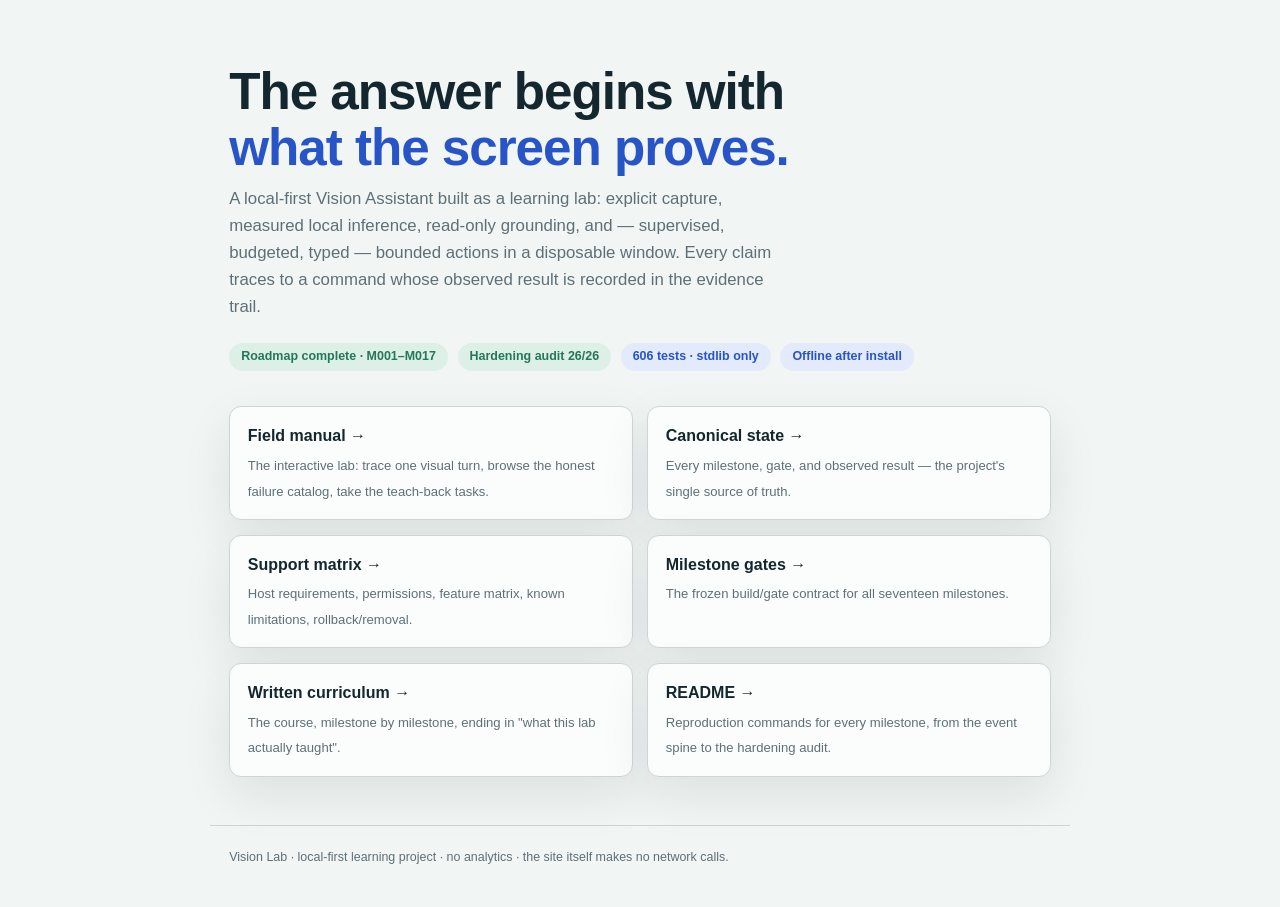
==== index.html @ 78eb751b "m021 phase 1: read-only live Hacker News transfer harness FROZEN (answer mode; scroll/wait/finish_an" ====
<!DOCTYPE html>
<html lang="en">
<head>
  <meta charset="utf-8">
  <meta name="viewport" content="width=device-width, initial-scale=1">
  <title>Vision Assistant — a local-first learning lab</title>
  <style>
    :root { --paper: #f1f5f4; --surface: #fbfdfc; --ink: #14272e; --muted: #5e7076;
      --line: #cbd6d5; --blue: #2754c7; --blue-soft: #e3eafb; --green: #25765a;
      --green-soft: #dcf0e8; --shadow: 0 18px 50px rgba(20, 39, 46, .09); }
    * { box-sizing: border-box; }
    body { margin: 0; color: var(--ink); background: var(--paper);
      font: 16px/1.6 -apple-system, BlinkMacSystemFont, "Segoe UI", sans-serif; }
    main { max-width: 860px; margin: 0 auto; padding: 4rem 1.2rem 3rem; }
    h1 { font-size: clamp(2.2rem, 6vw, 3.2rem); line-height: 1.1; letter-spacing: -.02em; margin: 0 0 .6rem; }
    h1 em { color: var(--blue); font-style: normal; }
    .lede { color: var(--muted); font-size: 1.05rem; max-width: 60ch; margin: 0 0 1.4rem; }
    .strip { display: flex; flex-wrap: wrap; gap: .6rem; margin: 0 0 2.2rem; }
    .chip { background: var(--green-soft); color: var(--green); border-radius: 999px;
      padding: .25rem .75rem; font-size: .78rem; font-weight: 600; }
    .chip.blue { background: var(--blue-soft); color: var(--blue); }
    .grid { display: grid; gap: .9rem; grid-template-columns: repeat(2, 1fr); }
    a.card { display: block; background: var(--surface); border: 1px solid var(--line);
      border-radius: 12px; padding: 1rem 1.1rem; text-decoration: none; color: var(--ink);
      box-shadow: var(--shadow); }
    a.card:hover { border-color: var(--blue); }
    .card strong { display: block; font-size: 1rem; margin-bottom: .2rem; }
    .card span { color: var(--muted); font-size: .82rem; }
    footer { max-width: 860px; margin: 0 auto; padding: 1.4rem 1.2rem 2.4rem;
      color: var(--muted); font-size: .78rem; border-top: 1px solid var(--line); }
    @media (max-width: 620px) { .grid { grid-template-columns: 1fr; } }
  </style>
</head>
<body>
  <main>
    <h1>The answer begins with<br><em>what the screen proves.</em></h1>
    <p class="lede">A local-first Vision Assistant built as a learning lab: explicit capture,
      measured local inference, read-only grounding, and — supervised, budgeted, typed —
      bounded actions in a disposable window. Every claim traces to a command whose
      observed result is recorded in the evidence trail.</p>
    <div class="strip">
      <span class="chip">Roadmap complete · M001–M017</span>
      <span class="chip">Hardening audit 26/26</span>
      <span class="chip blue">606 tests · stdlib only</span>
      <span class="chip blue">Offline after install</span>
    </div>
    <div class="grid">
      <a class="card" href="learning/"><strong>Field manual →</strong><span>The interactive lab:
        trace one visual turn, browse the honest failure catalog, take the teach-back tasks.</span></a>
      <a class="card" href="VISION_STATE.md"><strong>Canonical state →</strong><span>Every
        milestone, gate, and observed result — the project's single source of truth.</span></a>
      <a class="card" href="docs/SUPPORT.md"><strong>Support matrix →</strong><span>Host
        requirements, permissions, feature matrix, known limitations, rollback/removal.</span></a>
      <a class="card" href="docs/MILESTONES.md"><strong>Milestone gates →</strong><span>The
        frozen build/gate contract for all seventeen milestones.</span></a>
      <a class="card" href="learning/CURRICULUM.md"><strong>Written curriculum →</strong><span>The
        course, milestone by milestone, ending in "what this lab actually taught".</span></a>
      <a class="card" href="README.md"><strong>README →</strong><span>Reproduction
        commands for every milestone, from the event spine to the hardening audit.</span></a>
    </div>
  </main>
  <footer>Vision Lab · local-first learning project · no analytics · the site itself makes no network calls.</footer>
</body>
</html>
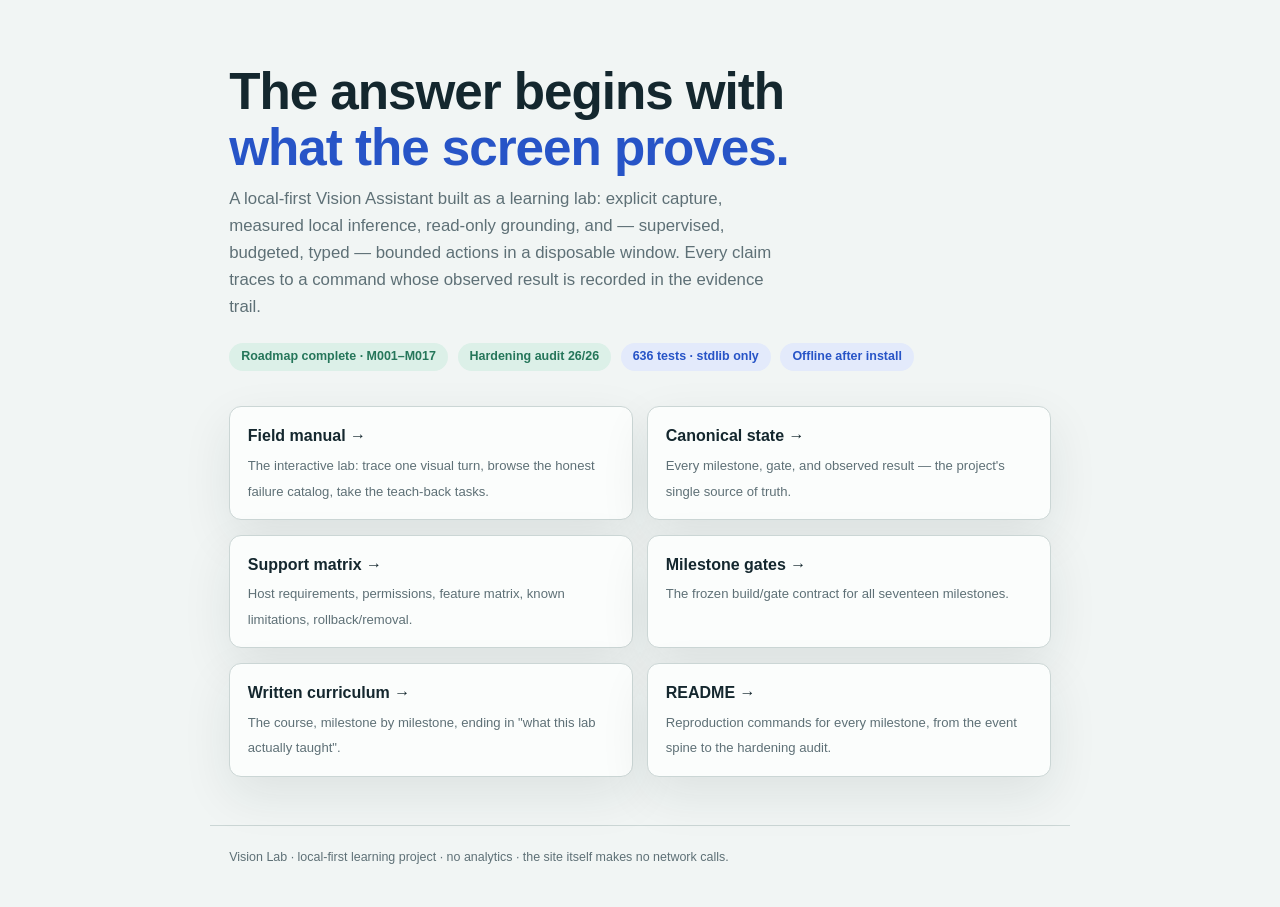
==== commit 51b59f32: "m022 phase 1: multi-viewport evidence accumulation harness FROZEN (trusted 70% traversal, ≤8 viewpor" ====
--- a/index.html
+++ b/index.html
@@ -41,7 +41,7 @@
     <div class="strip">
       <span class="chip">Roadmap complete · M001–M017</span>
       <span class="chip">Hardening audit 26/26</span>
-      <span class="chip blue">606 tests · stdlib only</span>
+      <span class="chip blue">636 tests · stdlib only</span>
       <span class="chip blue">Offline after install</span>
     </div>
     <div class="grid">
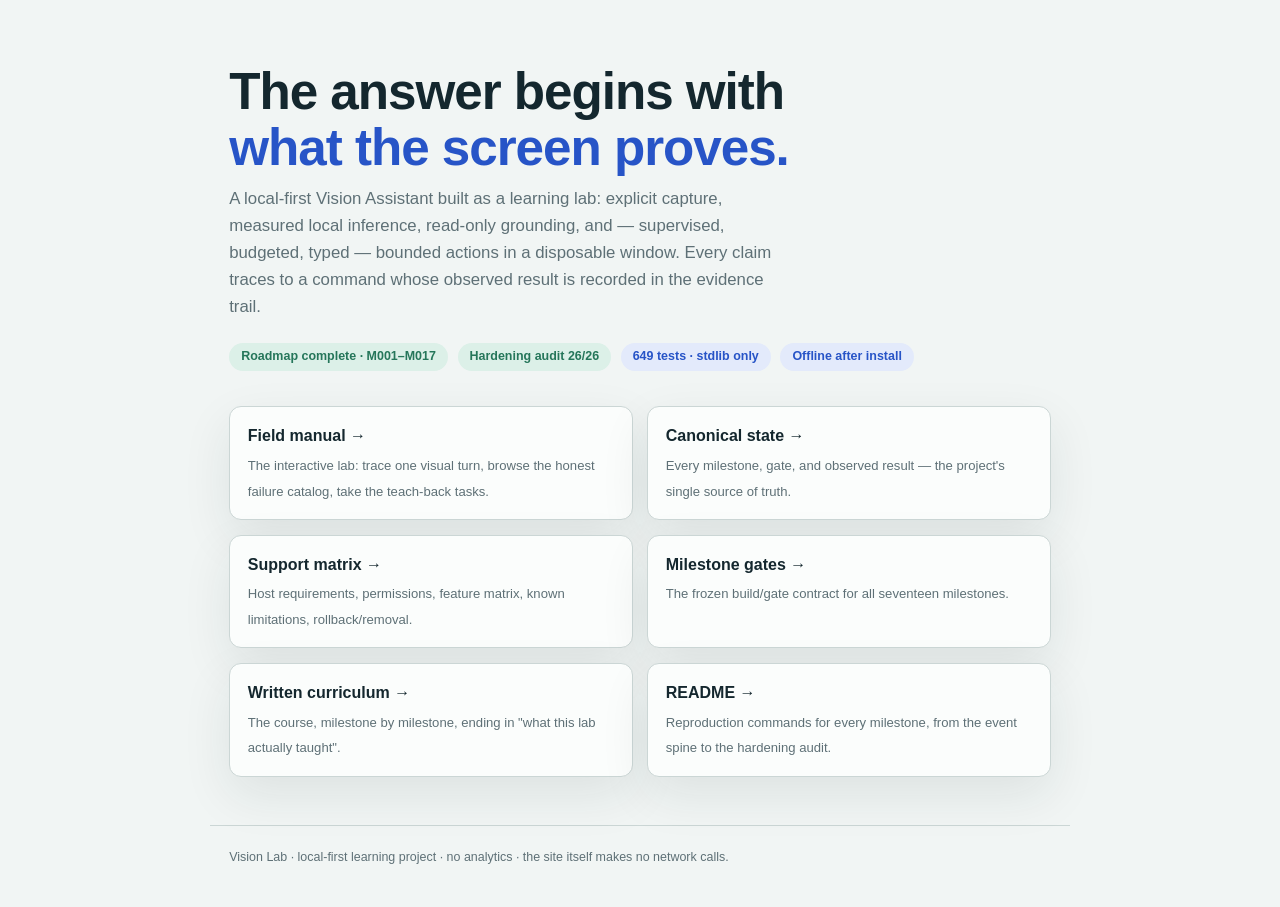
==== commit ece1a94c: "m022 dev set: five long-page scan tasks frozen for the development smoke (unique-title deterministic" ====
--- a/index.html
+++ b/index.html
@@ -41,7 +41,7 @@
     <div class="strip">
       <span class="chip">Roadmap complete · M001–M017</span>
       <span class="chip">Hardening audit 26/26</span>
-      <span class="chip blue">636 tests · stdlib only</span>
+      <span class="chip blue">649 tests · stdlib only</span>
       <span class="chip blue">Offline after install</span>
     </div>
     <div class="grid">
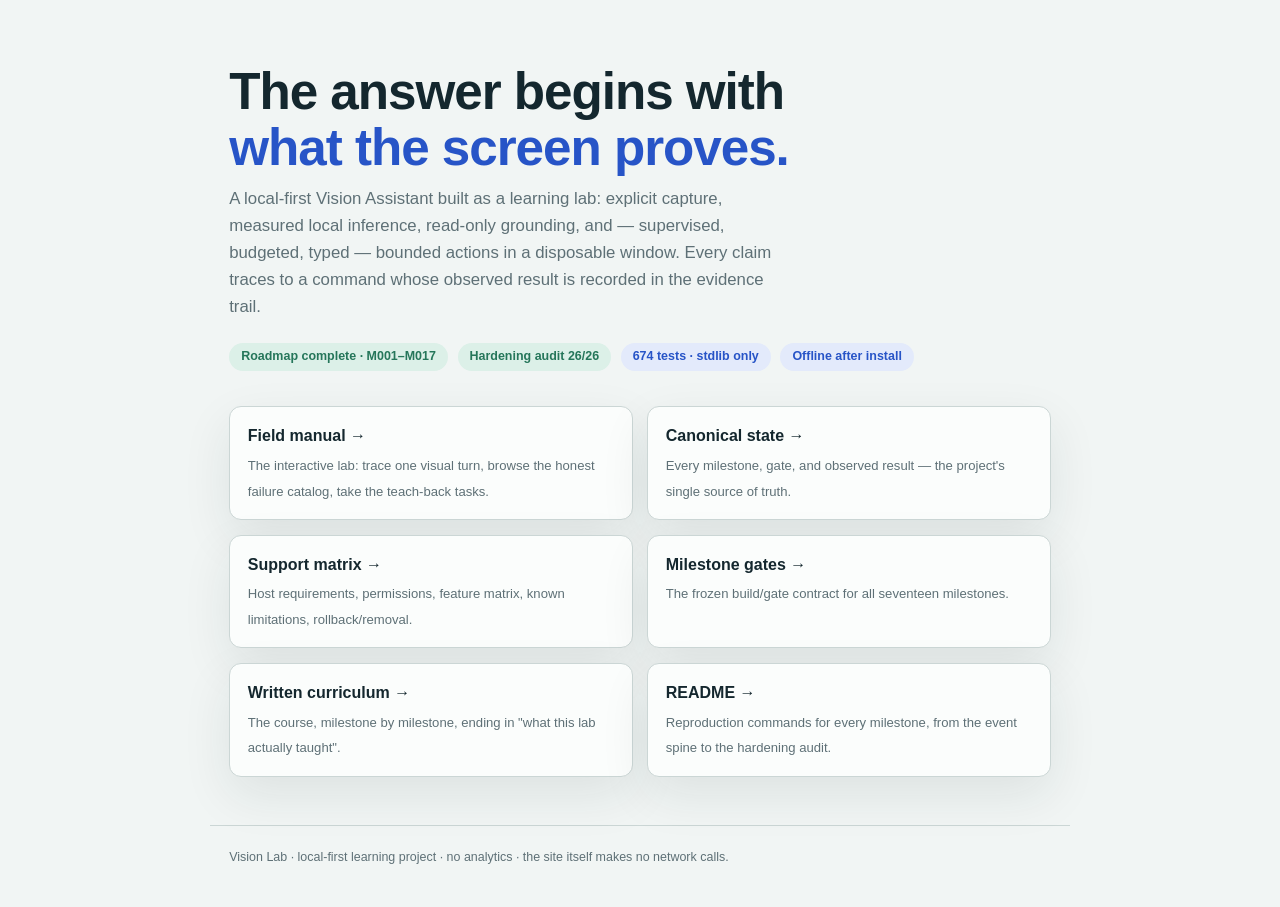
==== commit fcb61dde: "cua-s1 specialist provider + m019-dev decision-provider flag (spike build freeze): stdlib-only cua_s" ====
--- a/index.html
+++ b/index.html
@@ -41,7 +41,7 @@
     <div class="strip">
       <span class="chip">Roadmap complete · M001–M017</span>
       <span class="chip">Hardening audit 26/26</span>
-      <span class="chip blue">649 tests · stdlib only</span>
+      <span class="chip blue">674 tests · stdlib only</span>
       <span class="chip blue">Offline after install</span>
     </div>
     <div class="grid">
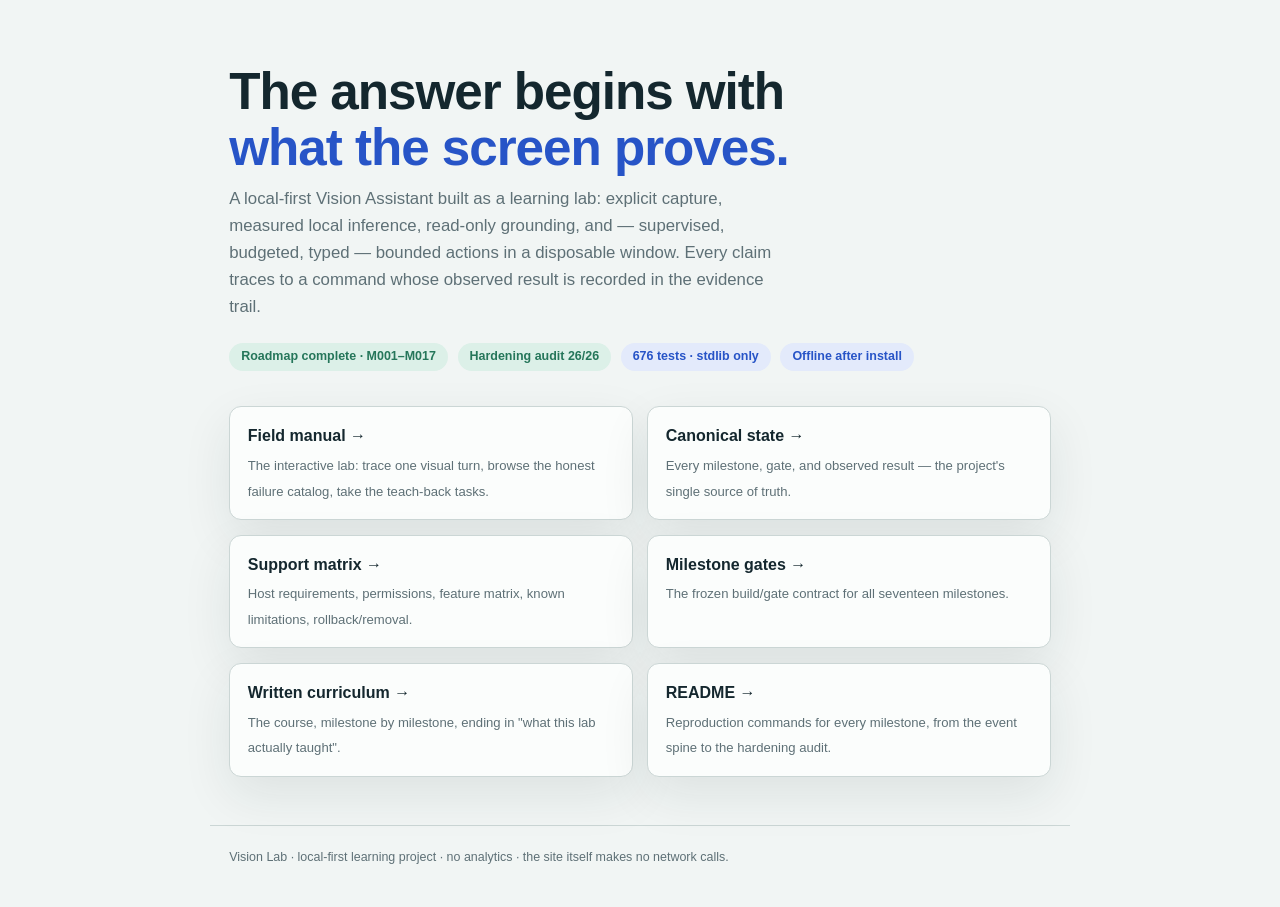
==== commit ae7c01cb: "m024 build freeze: S1-FORMS-VA adaptation - contract v2 (task goal in the TASK context line; explici" ====
--- a/index.html
+++ b/index.html
@@ -41,7 +41,7 @@
     <div class="strip">
       <span class="chip">Roadmap complete · M001–M017</span>
       <span class="chip">Hardening audit 26/26</span>
-      <span class="chip blue">674 tests · stdlib only</span>
+      <span class="chip blue">676 tests · stdlib only</span>
       <span class="chip blue">Offline after install</span>
     </div>
     <div class="grid">
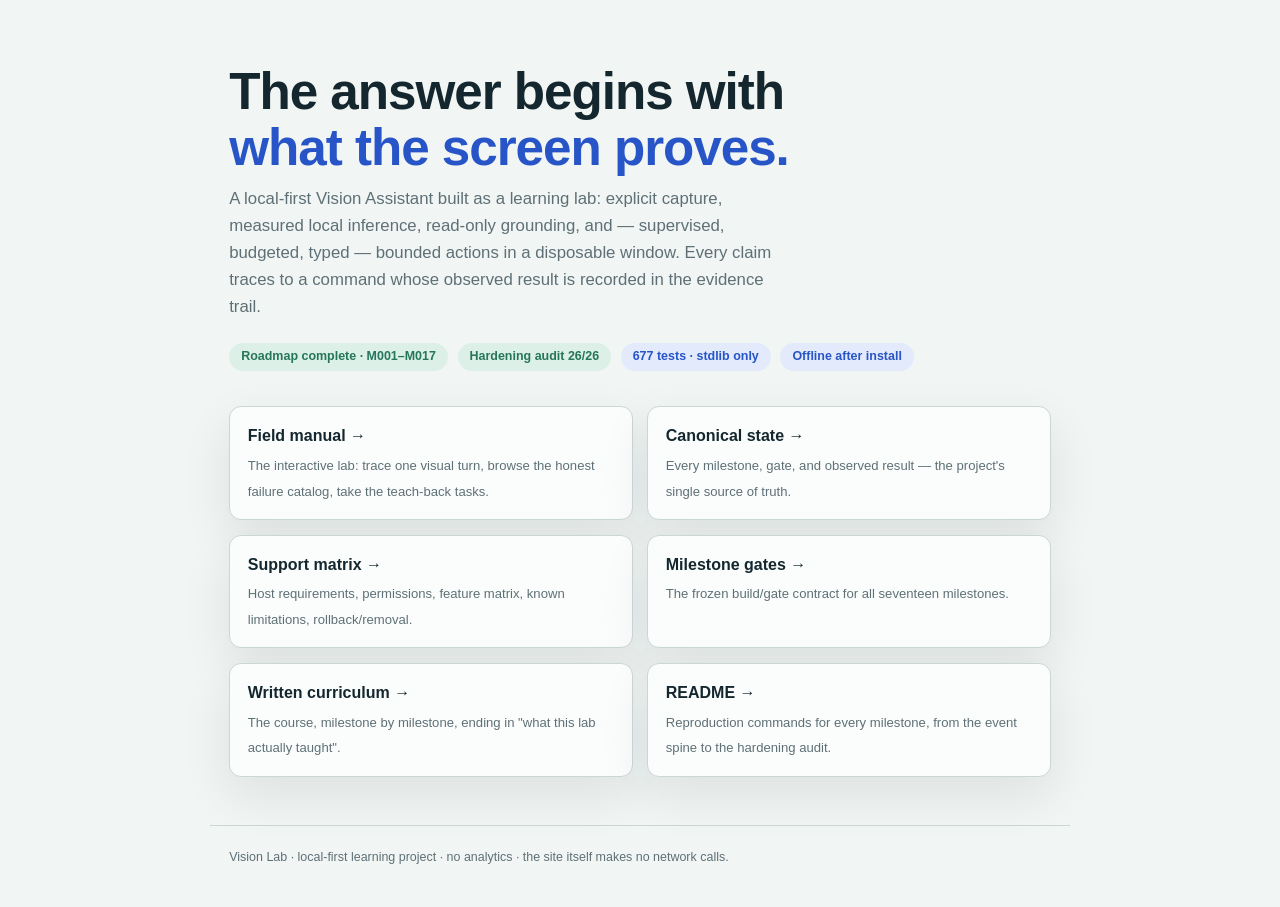
==== commit ebfc764d: "m024 v3 freeze: trusted goal-clause retrieval (goal_hint) - element contexts carry hint="<goal claus" ====
--- a/index.html
+++ b/index.html
@@ -41,7 +41,7 @@
     <div class="strip">
       <span class="chip">Roadmap complete · M001–M017</span>
       <span class="chip">Hardening audit 26/26</span>
-      <span class="chip blue">676 tests · stdlib only</span>
+      <span class="chip blue">677 tests · stdlib only</span>
       <span class="chip blue">Offline after install</span>
     </div>
     <div class="grid">
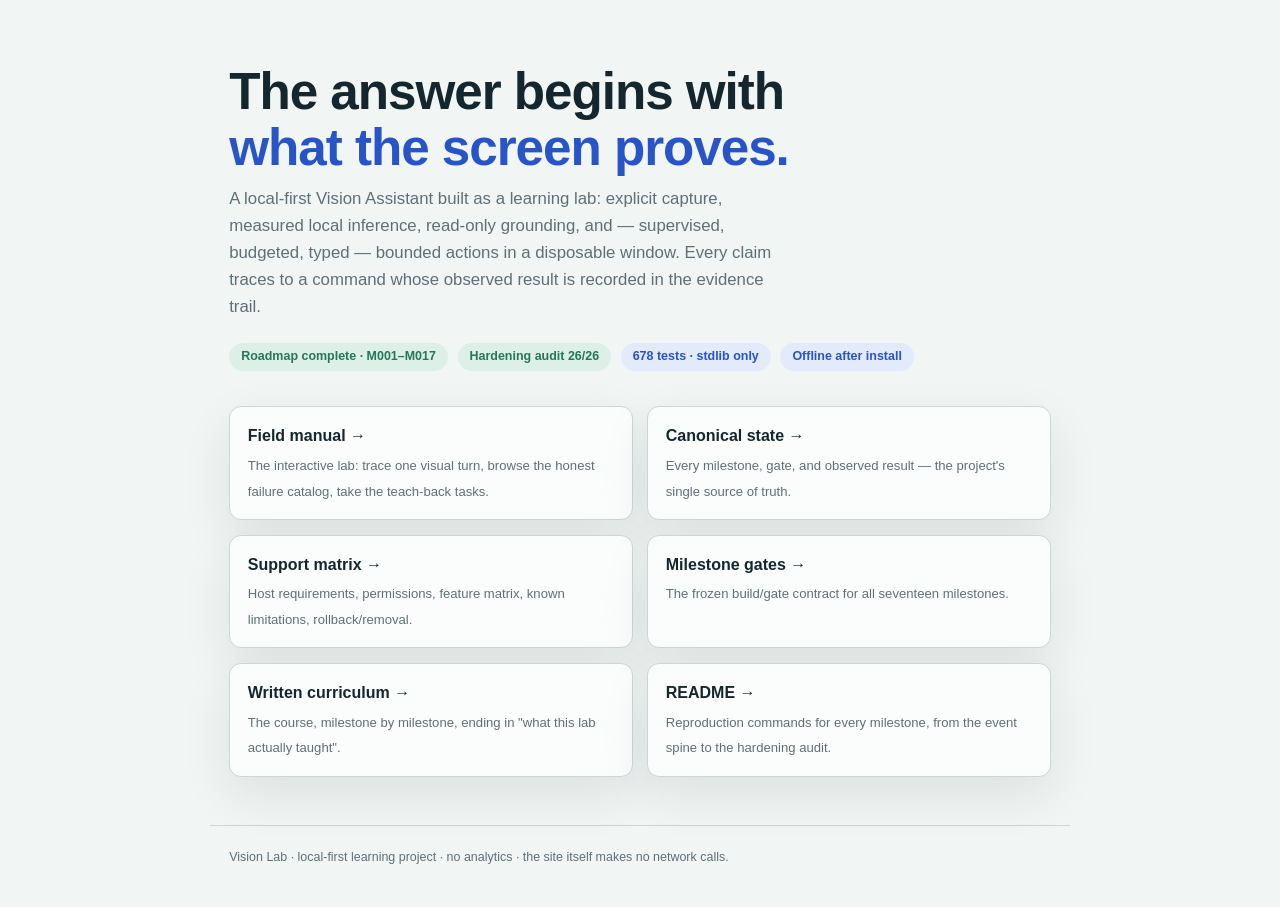
==== commit 2dfcbc7f: "m024 revision v4 (pre-measurement): goal_hint quote-aware splitting + every-token clause preference " ====
--- a/index.html
+++ b/index.html
@@ -41,7 +41,7 @@
     <div class="strip">
       <span class="chip">Roadmap complete · M001–M017</span>
       <span class="chip">Hardening audit 26/26</span>
-      <span class="chip blue">677 tests · stdlib only</span>
+      <span class="chip blue">678 tests · stdlib only</span>
       <span class="chip blue">Offline after install</span>
     </div>
     <div class="grid">
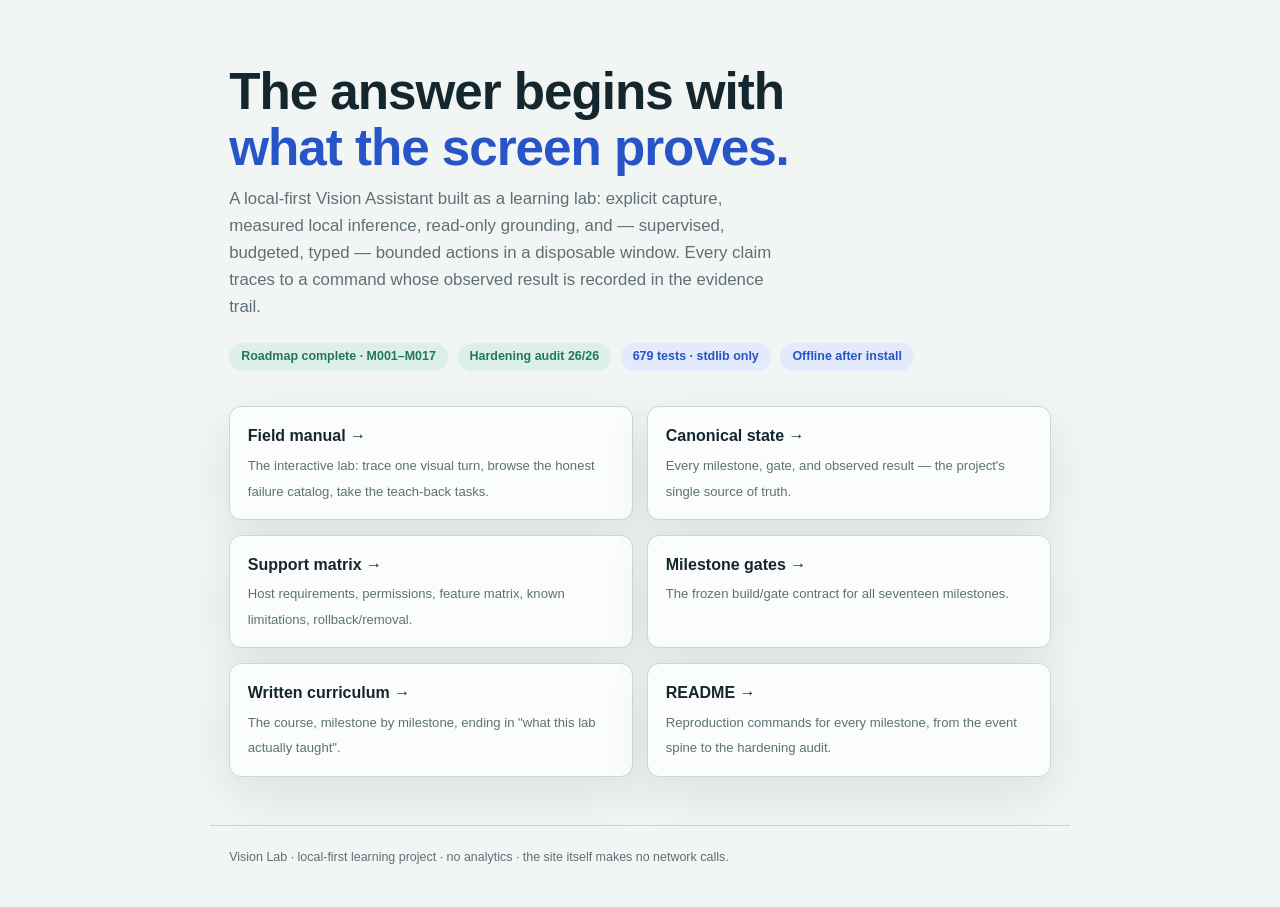
==== commit a9586a0c: "m024 revision v6 (pre-measurement): clause-aware TASK-line cap (96 chars) so the element hint always" ====
--- a/index.html
+++ b/index.html
@@ -41,7 +41,7 @@
     <div class="strip">
       <span class="chip">Roadmap complete · M001–M017</span>
       <span class="chip">Hardening audit 26/26</span>
-      <span class="chip blue">678 tests · stdlib only</span>
+      <span class="chip blue">679 tests · stdlib only</span>
       <span class="chip blue">Offline after install</span>
     </div>
     <div class="grid">
